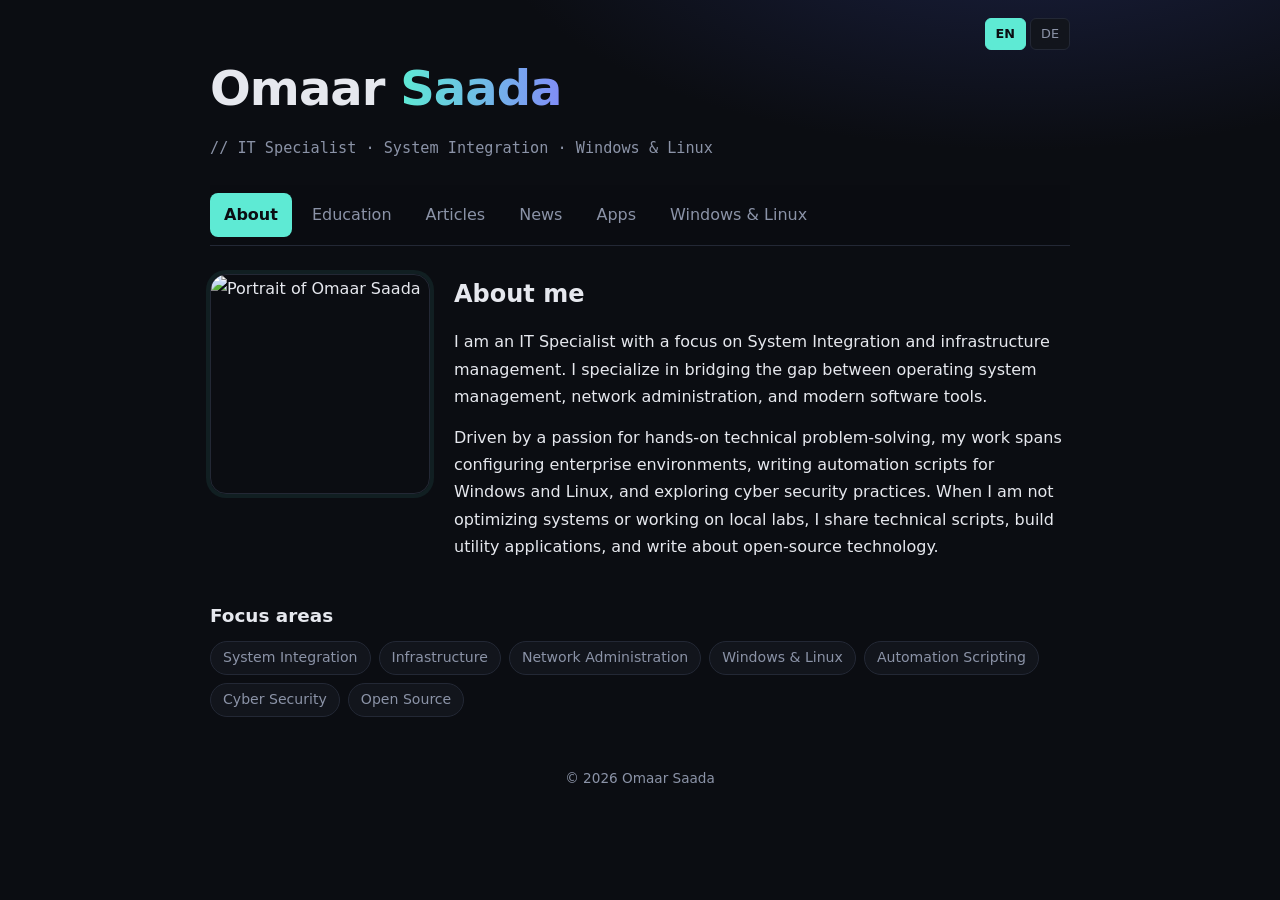
==== index.html @ 433bf977 "Add files via upload" ====
<!DOCTYPE html>
<html lang="en">
<head>
  <meta charset="utf-8">
  <meta name="viewport" content="width=device-width, initial-scale=1">
  <title>Omaar Saada – Portfolio</title>
  <link rel="stylesheet" href="style.css">
</head>
<body>
<div class="wrap">

  <header>
    <div class="lang"><button data-lang="en">EN</button><button data-lang="de">DE</button></div>
    <h1>Omaar <span>Saada</span></h1>
    <p class="tagline" data-i18n="tagline">// IT Specialist · System Integration · Windows &amp; Linux</p>
  </header>

  <nav id="tabs">
    <button data-tab="about" data-i18n="nav_about">About</button>
    <button data-tab="education" data-i18n="nav_edu">Education</button>
    <button data-tab="articles" data-i18n="nav_articles">Articles</button>
    <button data-tab="news" data-i18n="nav_news">News</button>
    <button data-tab="apps">Apps</button>
    <button data-tab="winlinux">Windows &amp; Linux</button>
  </nav>

  <!-- ABOUT -->
  <section id="about">
    <div class="bio"><img class="portrait" src="images/portrait.jpg" alt="Portrait of Omaar Saada" width="220" height="220"><div><h2 data-i18n="about_h">About me</h2><p data-i18n="about_p1">I am an IT Specialist with a focus on System Integration and infrastructure management. I specialize in bridging the gap between operating system management, network administration, and modern software tools.</p><p data-i18n="about_p2">Driven by a passion for hands-on technical problem-solving, my work spans configuring enterprise environments, writing automation scripts for Windows and Linux, and exploring cyber security practices. When I am not optimizing systems or working on local labs, I share technical scripts, build utility applications, and write about open-source technology.</p></div></div>
    <h3 data-i18n="focus_h">Focus areas</h3>
    <ul class="chips">
      <li data-i18n="c_si">System Integration</li>
      <li data-i18n="c_infra">Infrastructure</li>
      <li data-i18n="c_net">Network Administration</li>
      <li>Windows &amp; Linux</li>
      <li data-i18n="c_auto">Automation Scripting</li>
      <li data-i18n="c_sec">Cyber Security</li>
      <li>Open Source</li>
    </ul>
  </section>

  <!-- EDUCATION -->
  <section id="education">
    <h2 data-i18n="edu_h">Education</h2>
    <p data-i18n="edu_p1">Since January 2026 I’ve been retraining (Umschulung) in IT System Integration in Leipzig. I’m 28 and bring a strong hands-on interest in systems and networks into a structured education.</p>
    <p class="muted" data-i18n="edu_p2">Looking ahead, I’m interested in specializing in Cybersecurity through further training (Weiterbildung). Below are the subject areas I’ve covered or will cover in school.</p>
    <h3 data-i18n="edu_topics">Subject areas</h3>
    <div class="grid" id="study-grid"></div>
  </section>

  <!-- ARTICLES -->
  <section id="articles">
    <div id="article-list">
      <h2 data-i18n="nav_articles">Articles</h2>
      <div class="grid">
        <article class="card clickable" id="open-article">
          <span class="meta" data-i18n="date_oct">October 2026</span>
          <h3>Zero-Trust Credential Management</h3>
          <p class="muted" data-i18n="art_card">Implementing open-source zero-knowledge security in enterprise &amp; home lab environments.</p>
          <ul class="chips small"><li>Cybersecurity</li><li>Identity Management</li><li>SysAdmin</li></ul>
        </article>
      </div>
    </div>

    <article id="article-full" lang="en" hidden>
      <button class="back" id="back" data-i18n="art_back">← All articles</button>
      <p class="note" id="article-note" hidden>Hinweis: Dieser Artikel ist derzeit nur auf Englisch verfügbar.</p>
      <ul class="chips small"><li>Cybersecurity</li><li>Identity Management</li><li>SysAdmin</li></ul>
      <h2 class="title">Zero-Trust Credential Management: Implementing Open-Source Zero-Knowledge Security in Enterprise &amp; Home Lab Environments</h2>
      <p class="meta">Published: October 2026 | Author: System Integration &amp; Security Insights</p>

      <h3>1. The Vulnerability of Modern Authentication</h3>
      <p>In modern IT infrastructure—spanning cloud services, local Active Directory domains, and home lab hypervisors—passwords and API tokens remain the primary attack vector. The combination of password reuse, weak hashing algorithms, and unencrypted local notes creates widespread credential exposure.</p>
      <p>For system administrators and IT specialists, security cannot rely on memory or browser-based credential storage. Web browsers are primary targets for infostealer malware, which extracts local SQLite databases storing unencrypted or loosely encrypted master keys directly from session memory.</p>
      <p>To build a resilient security posture, organizations and engineers must transition to Zero-Knowledge, Zero-Trust Architecture.</p>

      <h3>2. Understanding Zero-Knowledge Architecture</h3>
      <p>A Zero-Knowledge framework ensures that sensitive data (passwords, SSH keys, MFA seeds) is encrypted and decrypted locally on the client device before it ever travels across the network or reaches a server.</p>
      <pre><code>[ User Master Password ] + [ Key Derivation Function (PBKDF2 / Argon2id) ]
                           │
                           ▼
                 [ Symmetric AES-256 Key ]
                           │
                           ▼
    [ Encrypted Vault Payload (Ciphertext) Sent to Server ]</code></pre>
      <p><strong>Key technical mechanisms:</strong></p>
      <ol>
        <li><strong>Client-Side Encryption:</strong> The vault payload is encrypted using AES-CBC 256-bit encryption at the endpoint.</li>
        <li><strong>Key Derivation (Argon2id / PBKDF2):</strong> Instead of storing the master password, the client applies Argon2id (or PBKDF2 with high iteration counts, e.g., 600,000+ iterations) to turn the master password into a cryptographic key.</li>
        <li><strong>Zero Server Memory:</strong> The storage backend (such as Bitwarden or self-hosted Vaultwarden instances) receives only encrypted ciphertext. Even if the server database is completely breached or seized, attacker access yields zero unencrypted data without the master key.</li>
      </ol>

      <h3>3. Implementing Enterprise-Grade Security: Step-by-Step</h3>
      <h4>Phase A: Configuring Argon2id Key Derivation</h4>
      <p>Default key derivation configurations often rely on legacy iteration parameters. Modern hardware acceleration (GPUs) allows brute-forcing weak PBKDF2 configurations at billions of combinations per second. When setting up your password manager, configure key derivation parameters as follows:</p>
      <ul>
        <li><strong>KDF Algorithm:</strong> Argon2id</li>
        <li><strong>KDF Memory:</strong> 64 MB (65,536 KB)</li>
        <li><strong>KDF Threads:</strong> 4</li>
        <li><strong>KDF Iterations:</strong> 3 to 4</li>
      </ul>
      <p><strong>Why Argon2id?</strong> Argon2id provides memory-hard protection, preventing GPU clusters and ASICs from executing parallel brute-force attacks against stolen vault files.</p>

      <h4>Phase B: Hardening Infrastructure via CLI &amp; Automation</h4>
      <p>System integration involves automating administrative workflows while keeping secrets out of plain-text scripts. Storing plain-text administrator passwords inside <code>.ps1</code> or <code>.sh</code> files is a major compliance risk.</p>

      <p><strong>1. Secure credential passing in PowerShell (Windows)</strong><br>Instead of embedding cleartext strings in scripts, leverage the Windows Credential Manager or encrypted secure strings. The exported file is protected with DPAPI, so only the same user on the same machine can decrypt it.</p>
      <pre><code># Store credential securely on the local machine
$Credential = Get-Credential
$Credential.Password | ConvertFrom-SecureString | Out-File "C:\AdminScripts\config.cred"

# Securely import in automated background jobs
$Encrypted = Get-Content "C:\AdminScripts\config.cred" | ConvertTo-SecureString
$BSTR = [System.Runtime.InteropServices.Marshal]::SecureStringToBSTR($Encrypted)
$UnsecurePassword = [System.Runtime.InteropServices.Marshal]::PtrToStringAuto($BSTR)</code></pre>

      <p><strong>2. Environment secrets management in Linux Bash</strong><br>Avoid passing flags with <code>-p</code> or hardcoding credentials in Bash scripts. Use restricted environment files or secrets vaults:</p>
      <pre><code>#!/usr/bin/env bash
# Restrict file permissions to root or administrative user only
# chmod 600 /etc/sysadmin/.env /etc/sysadmin/mysql.cnf

if [ -f /etc/sysadmin/.env ]; then
    export $(cat /etc/sysadmin/.env | xargs)
else
    echo "[ERROR] Missing secure environment configuration file."
    exit 1
fi

# mysql.cnf holds [client] user= and password= so nothing shows in "ps aux"
mysqldump --defaults-extra-file=/etc/sysadmin/mysql.cnf enterprise_db > /backups/db_backup.sql</code></pre>

      <h3>4. Multi-Factor Authentication (MFA) Strategy</h3>
      <p>Passwords alone—regardless of complexity—do not provide sufficient access control. A modern credential policy enforces hardware-based multi-factor authentication.</p>
      <div class="scroll">
        <table>
          <thead><tr><th>MFA Method</th><th>Security Level</th><th>Risk Vector</th><th>Recommendation</th></tr></thead>
          <tbody>
            <tr><td>SMS / Phone Call</td><td>Low</td><td>SIM swapping, SS7 interception</td><td>Avoid for administrative accounts</td></tr>
            <tr><td>Email OTP</td><td>Medium</td><td>Session hijacking, mailbox compromise</td><td>Acceptable for secondary fallback</td></tr>
            <tr><td>TOTP apps (Authy, Authenticator)</td><td>High</td><td>Device theft, phishing proxies</td><td>Standard baseline</td></tr>
            <tr><td>FIDO2 / WebAuthn hardware keys (YubiKey)</td><td>Maximum</td><td>None (phishing-resistant)</td><td>Mandatory for root/domain admins</td></tr>
          </tbody>
        </table>
      </div>

      <h3>5. Summary &amp; Key Takeaways</h3>
      <ul>
        <li>Never store plaintext secrets in scripts, web browsers, or unencrypted local documents.</li>
        <li>Adopt client-side, zero-knowledge storage using open-source platforms (e.g., Bitwarden / Vaultwarden).</li>
        <li>Upgrade Vault KDF to Argon2id to resist modern GPU-accelerated hash cracking.</li>
        <li>Enforce FIDO2 hardware keys for all critical hypervisor, firewall, and identity provider logins.</li>
        <li>Audit process listings (<code>ps aux</code> / Task Manager) to ensure automated administrative scripts do not leak credentials in open argument parameters.</li>
      </ul>
    </article>
  </section>

  <!-- NEWS -->
  <section id="news">
    <h2 data-i18n="nav_news">News</h2>
    <div class="grid">
      <div class="card"><span class="meta" data-i18n="date_oct">October 2026</span><h3 data-i18n="news_h3">Portfolio is live</h3><p class="muted" data-i18n="news_p">First version of my site is online. More updates coming soon.</p></div>
    </div>
  </section>

  <!-- APPS -->
  <section id="apps">
    <h2>Apps</h2>
    <p class="muted" id="gh-note" data-i18n="apps_note">Utility apps and scripts I recommend, pulled from my GitHub.</p>
    <div class="grid" id="repos">
      <div class="card"><h3 data-i18n="apps_soon">Coming soon</h3><p class="muted" data-i18n="apps_soon_p">My GitHub projects will appear here.</p></div>
    </div>
  </section>

  <!-- WINDOWS & LINUX -->
  <section id="winlinux">
    <h2>Windows &amp; Linux</h2>
    <div class="two">
      <div class="card"><h3>Windows</h3><p class="muted" data-i18n="win_p">Administration, PowerShell automation, and enterprise environments.</p></div>
      <div class="card"><h3>Linux</h3><p class="muted" data-i18n="lin_p">Bash scripting, servers, and home lab setups.</p></div>
    </div>
  </section>

  <footer>© <span id="year"></span> Omaar Saada</footer>
</div>
<script src="lang.js"></script>
<script src="script.js"></script>
</body>
</html>
---- style.css ----
:root {
  --bg: #0b0d12;
  --panel: #12151c;
  --line: #232835;
  --text: #e6e8ee;
  --muted: #8b93a7;
  --accent: #5eead4;
  --accent2: #818cf8;
}

* { box-sizing: border-box; }

html, body { margin: 0; }

body {
  background: radial-gradient(900px 400px at 80% -10%, #1a2040 0, transparent 60%), var(--bg);
  color: var(--text);
  font: 16px/1.7 system-ui, -apple-system, "Segoe UI", Roboto, sans-serif;
  min-height: 100vh;
}

.wrap { max-width: 900px; margin: 0 auto; padding: 0 20px 60px; }

header { padding: 48px 0 24px; }

h1 { font-size: clamp(2rem, 6vw, 3rem); margin: 0; letter-spacing: -.02em; }
h1 span {
  background: linear-gradient(90deg, var(--accent), var(--accent2));
  -webkit-background-clip: text;
  background-clip: text;
  color: transparent;
}

.tagline { color: var(--muted); margin: 6px 0 0; font-family: ui-monospace, Consolas, monospace; font-size: .95rem; }

/* Navigation */
nav {
  display: flex; gap: 6px; overflow-x: auto;
  border-bottom: 1px solid var(--line);
  position: sticky; top: 0; z-index: 5;
  background: rgba(11, 13, 18, .9);
  backdrop-filter: blur(8px);
  padding: 8px 0;
}
nav button {
  background: none; border: 0; color: var(--muted);
  font: inherit; padding: 8px 14px; border-radius: 8px;
  cursor: pointer; white-space: nowrap;
}
nav button:hover { color: var(--text); background: var(--panel); }
nav button.on { color: var(--bg); background: var(--accent); font-weight: 600; }

/* Sections */
section { display: none; padding-top: 28px; animation: fade .3s ease; }
section.on { display: block; }
@keyframes fade { from { opacity: 0; transform: translateY(6px); } to { opacity: 1; transform: none; } }

h2 { margin: 0 0 14px; font-size: 1.5rem; }
h3 { margin: 26px 0 6px; font-size: 1.15rem; }
h4 { margin: 20px 0 6px; color: var(--accent); }
p { margin: 0 0 14px; }
.muted { color: var(--muted); }
.meta { font-family: ui-monospace, Consolas, monospace; font-size: .8rem; color: var(--accent); }
code { font-family: ui-monospace, Consolas, monospace; background: var(--panel); padding: 1px 6px; border-radius: 4px; font-size: .9em; }

/* Cards */
.grid { display: grid; gap: 14px; grid-template-columns: repeat(auto-fill, minmax(260px, 1fr)); }
.two { display: grid; gap: 14px; grid-template-columns: repeat(auto-fit, minmax(280px, 1fr)); }
.card {
  background: var(--panel); border: 1px solid var(--line);
  border-radius: 12px; padding: 18px;
  transition: border-color .2s, transform .2s;
}
.card h3 { margin-top: 4px; }
.card:hover { border-color: var(--accent); transform: translateY(-2px); }
.card a { color: inherit; text-decoration: none; }
.clickable { cursor: pointer; }

/* Tags */
.chips { display: flex; flex-wrap: wrap; gap: 8px; margin: 10px 0 0; padding: 0; list-style: none; }
.chips li {
  border: 1px solid var(--line); background: var(--panel);
  border-radius: 999px; padding: 4px 12px;
  font-size: .88rem; color: var(--muted);
}
.chips.small li { font-size: .75rem; padding: 2px 10px; }

/* Article */
#article-full ul, #article-full ol { padding-left: 22px; margin: 0 0 14px; }
#article-full li { margin-bottom: 6px; }
.title { font-size: 1.6rem; line-height: 1.3; margin: 14px 0 6px; }
.back {
  background: none; border: 1px solid var(--line); color: var(--muted);
  padding: 6px 12px; border-radius: 8px; cursor: pointer; font: inherit; margin-bottom: 18px;
}
.back:hover { color: var(--text); border-color: var(--accent); }

pre {
  background: #080a0f; border: 1px solid var(--line);
  border-radius: 10px; padding: 14px; overflow-x: auto; margin: 0 0 16px;
}
pre code { background: none; padding: 0; font-size: .85rem; color: #c9d1e3; }

.scroll { overflow-x: auto; margin-bottom: 16px; }
table { border-collapse: collapse; width: 100%; font-size: .9rem; }
th, td { border: 1px solid var(--line); padding: 8px 10px; text-align: left; }
th { background: var(--panel); color: var(--accent); }

footer { margin-top: 50px; color: var(--muted); font-size: .85rem; text-align: center; }

/* Language switch */
header { position: relative; }
.lang { position: absolute; top: 18px; right: 0; display: flex; gap: 4px; }
.lang button { background: var(--panel); border: 1px solid var(--line); color: var(--muted); padding: 4px 10px; border-radius: 6px; cursor: pointer; font: inherit; font-size: .8rem; }
.lang button.on { background: var(--accent); border-color: var(--accent); color: var(--bg); font-weight: 600; }

/* About photo */
.bio { display: flex; gap: 24px; align-items: flex-start; flex-wrap: wrap; }
.bio > div { flex: 1 1 320px; }
.portrait { width: 220px; height: 220px; object-fit: cover; border-radius: 16px; border: 1px solid var(--line); box-shadow: 0 0 0 4px rgba(94, 234, 212, .08); }

/* Education cards */
#study-grid { grid-template-columns: repeat(auto-fill, minmax(300px, 1fr)); }
.study img { width: 100%; height: 150px; object-fit: cover; border-radius: 8px; margin-bottom: 10px; }
.study ul { padding-left: 18px; margin: 8px 0 0; color: var(--muted); font-size: .92rem; }
.study li { margin-bottom: 4px; }
.note { color: var(--muted); border-left: 3px solid var(--accent); padding-left: 10px; }
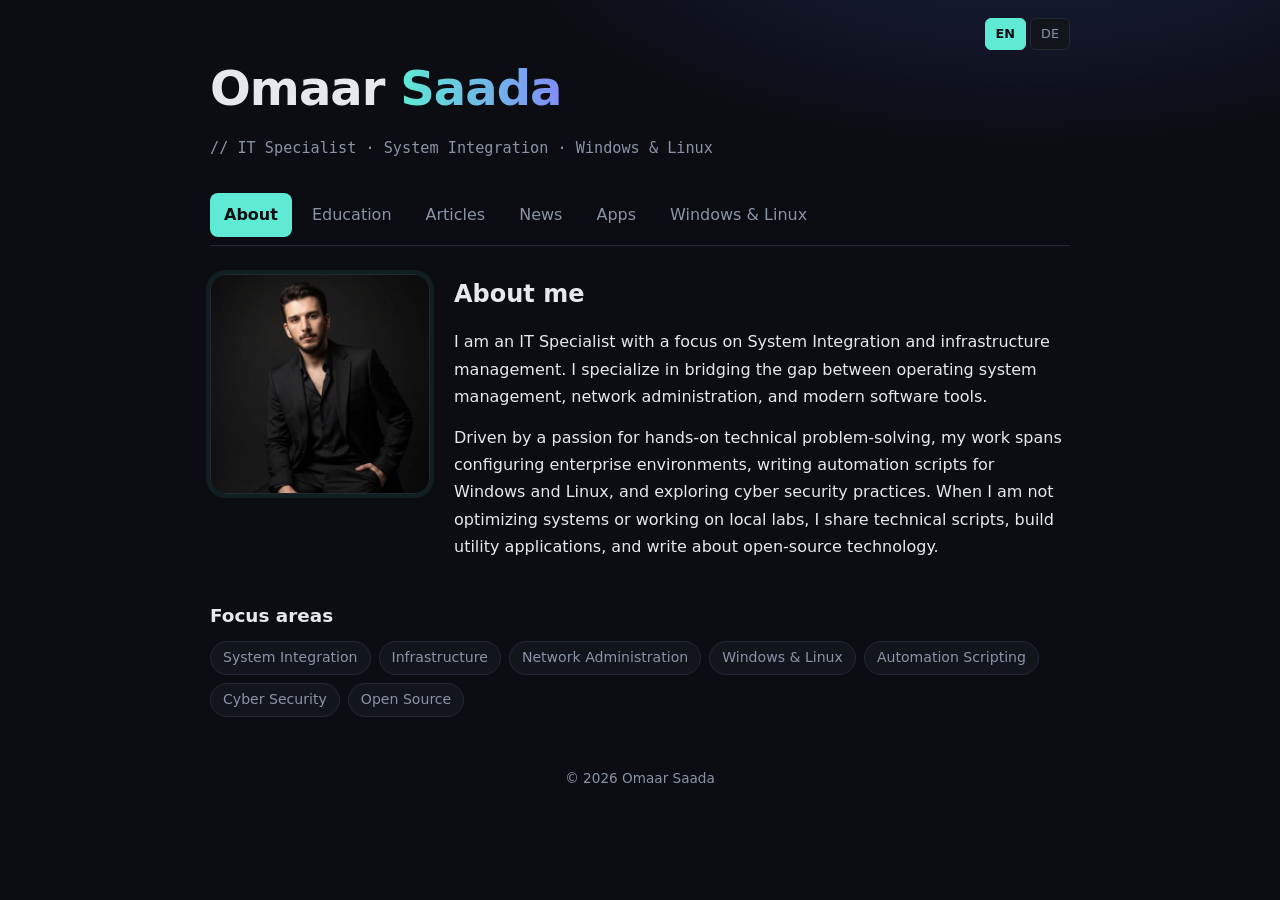
==== commit 36bb38c8: "Add files via upload" ====
--- a/index.html
+++ b/index.html
@@ -26,7 +26,7 @@
 
   <!-- ABOUT -->
   <section id="about">
-    <div class="bio"><img class="portrait" src="images/portrait.jpg" alt="Portrait of Omaar Saada" width="220" height="220"><div><h2 data-i18n="about_h">About me</h2><p data-i18n="about_p1">I am an IT Specialist with a focus on System Integration and infrastructure management. I specialize in bridging the gap between operating system management, network administration, and modern software tools.</p><p data-i18n="about_p2">Driven by a passion for hands-on technical problem-solving, my work spans configuring enterprise environments, writing automation scripts for Windows and Linux, and exploring cyber security practices. When I am not optimizing systems or working on local labs, I share technical scripts, build utility applications, and write about open-source technology.</p></div></div>
+    <div class="bio"><img class="portrait" src="[data-uri]" alt="Portrait of Omaar Saada" width="220" height="220"><div><h2 data-i18n="about_h">About me</h2><p data-i18n="about_p1">I am an IT Specialist with a focus on System Integration and infrastructure management. I specialize in bridging the gap between operating system management, network administration, and modern software tools.</p><p data-i18n="about_p2">Driven by a passion for hands-on technical problem-solving, my work spans configuring enterprise environments, writing automation scripts for Windows and Linux, and exploring cyber security practices. When I am not optimizing systems or working on local labs, I share technical scripts, build utility applications, and write about open-source technology.</p></div></div>
     <h3 data-i18n="focus_h">Focus areas</h3>
     <ul class="chips">
       <li data-i18n="c_si">System Integration</li>
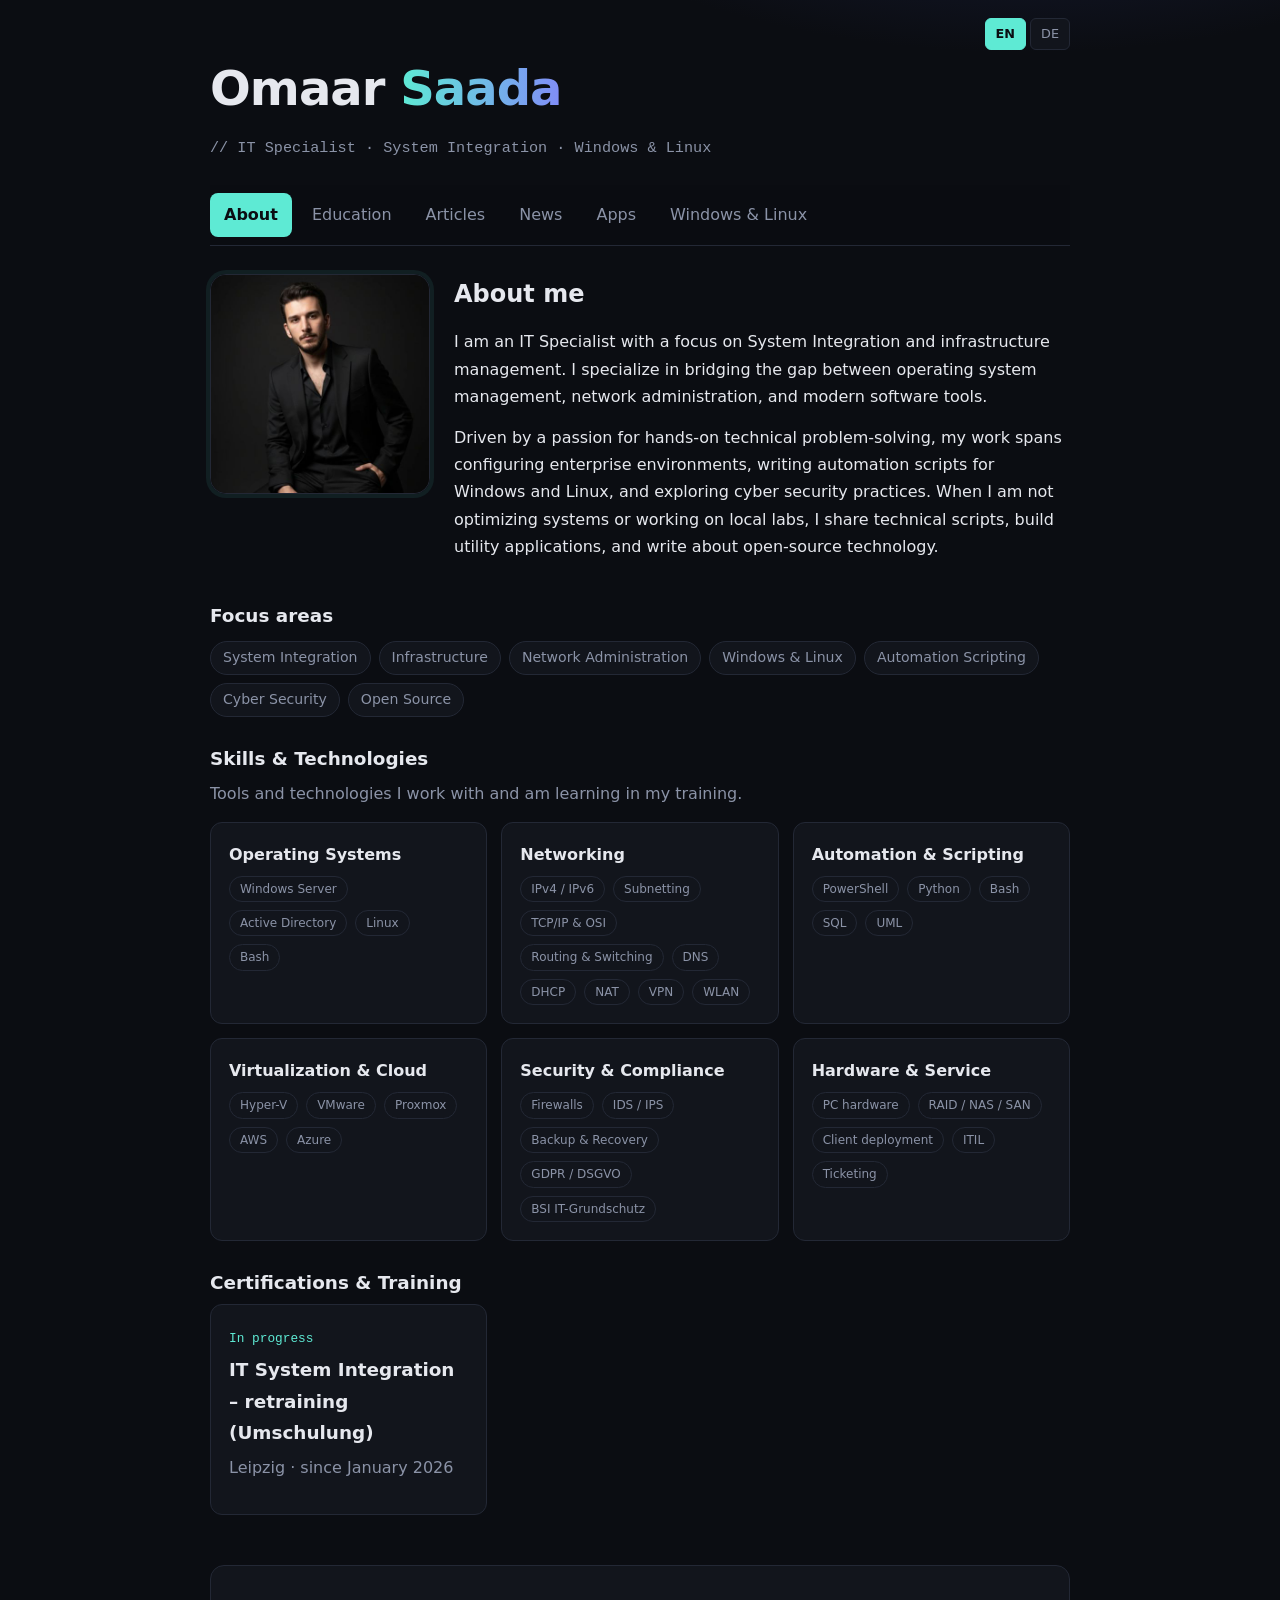
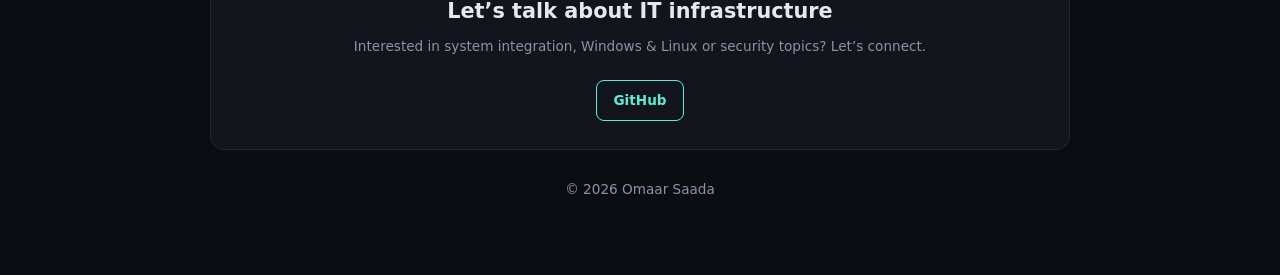
==== commit 041a3976: "Add files via upload" ====
--- a/index.html
+++ b/index.html
@@ -3,7 +3,13 @@
 <head>
   <meta charset="utf-8">
   <meta name="viewport" content="width=device-width, initial-scale=1">
-  <title>Omaar Saada – Portfolio</title>
+  <title>Omaar Saada – IT Specialist &amp; System Integration Portfolio</title>
+  <meta name="description" content="Portfolio of Omaar Saada: IT specialist focused on system integration, Windows &amp; Linux administration, networking and cybersecurity. Currently retraining in IT System Integration in Leipzig.">
+  <meta property="og:type" content="website">
+  <meta property="og:title" content="Omaar Saada – IT Specialist &amp; System Integration Portfolio">
+  <meta property="og:description" content="System integration, Windows &amp; Linux, networking and security – portfolio, articles and projects.">
+  <meta name="twitter:card" content="summary">
+  <meta name="theme-color" content="#0b0d12">
   <link rel="stylesheet" href="style.css">
 </head>
 <body>
@@ -13,6 +19,7 @@
     <div class="lang"><button data-lang="en">EN</button><button data-lang="de">DE</button></div>
     <h1>Omaar <span>Saada</span></h1>
     <p class="tagline" data-i18n="tagline">// IT Specialist · System Integration · Windows &amp; Linux</p>
+    <a class="btn" id="cv-btn" hidden download data-i18n="btn_cv">Download CV</a>
   </header>
 
   <nav id="tabs">
@@ -37,6 +44,14 @@
       <li data-i18n="c_sec">Cyber Security</li>
       <li>Open Source</li>
     </ul>
+  <h3 data-i18n="skills_h">Skills &amp; Technologies</h3>
+    <p class="muted" data-i18n="skills_p">Tools and technologies I work with and am learning in my training.</p>
+    <div class="grid" id="skills-grid"></div>
+    <h3 data-i18n="cert_h">Certifications &amp; Training</h3>
+    <div class="grid">
+      <div class="card"><span class="meta" data-i18n="cert_status">In progress</span><h3 data-i18n="cert_t">IT System Integration – retraining (Umschulung)</h3><p class="muted" data-i18n="cert_p">Leipzig · since January 2026</p></div>
+      <!-- Add real certificates here by copying the card above (e.g. CompTIA, LPI, Cisco, Microsoft, AWS). -->
+    </div>
   </section>
 
   <!-- EDUCATION -->
@@ -175,12 +190,24 @@
   <section id="winlinux">
     <h2>Windows &amp; Linux</h2>
     <div class="two">
-      <div class="card"><h3>Windows</h3><p class="muted" data-i18n="win_p">Administration, PowerShell automation, and enterprise environments.</p></div>
-      <div class="card"><h3>Linux</h3><p class="muted" data-i18n="lin_p">Bash scripting, servers, and home lab setups.</p></div>
-    </div>
-  </section>
-
-  <footer>© <span id="year"></span> Omaar Saada</footer>
+      <div class="card"><span class="meta">Windows · PowerShell</span><h3 data-i18n="wl1_h">Keeping passwords out of Windows scripts</h3>
+        <p class="muted" data-i18n="wl1_p1">Problem: plain-text admin passwords in .ps1 files are a compliance risk.</p>
+        <p class="muted" data-i18n="wl1_p2">Approach: encrypted secure strings (DPAPI) via ConvertFrom-SecureString, so only the same user on the same machine can decrypt them.</p></div>
+      <div class="card"><span class="meta">Linux · Bash</span><h3 data-i18n="wl2_h">Credential handling in Linux scripts</h3>
+        <p class="muted" data-i18n="wl2_p1">Problem: hardcoded passwords and -p flags leak credentials through the process list.</p>
+        <p class="muted" data-i18n="wl2_p2">Approach: a restricted environment file (chmod 600) and a MySQL defaults file, so nothing shows up in ps aux.</p></div>
+    </div>
+  </section>
+
+  <footer>
+    <div class="cta">
+      <h3 data-i18n="cta_h">Let’s talk about IT infrastructure</h3>
+      <p data-i18n="cta_p">Interested in system integration, Windows &amp; Linux or security topics? Let’s connect.</p>
+      <a class="btn" id="mail-btn" hidden data-i18n="btn_mail">Email me</a>
+      <a class="btn alt" href="https://github.com/mohamed-omaar-saada" target="_blank" rel="noopener">GitHub</a>
+    </div>
+    <p>© <span id="year"></span> Omaar Saada</p>
+  </footer>
 </div>
 <script src="lang.js"></script>
 <script src="script.js"></script>
--- a/style.css
+++ b/style.css
@@ -125,3 +125,23 @@
 .study ul { padding-left: 18px; margin: 8px 0 0; color: var(--muted); font-size: .92rem; }
 .study li { margin-bottom: 4px; }
 .note { color: var(--muted); border-left: 3px solid var(--accent); padding-left: 10px; }
+
+/* Buttons, skills, CTA */
+.btn { display: inline-block; background: var(--accent); color: var(--bg); padding: 8px 16px; border-radius: 8px; text-decoration: none; font-weight: 600; margin: 12px 8px 0 0; }
+.btn.alt { background: none; color: var(--accent); border: 1px solid var(--accent); }
+.btn[hidden] { display: none; }
+.skill h3 { margin: 0 0 8px; font-size: 1rem; }
+.skill .chips { margin: 0; }
+.cta { text-align: center; border: 1px solid var(--line); background: var(--panel); border-radius: 14px; padding: 28px 18px; margin-bottom: 28px; }
+.cta h3 { margin: 0 0 6px; font-size: 1.3rem; color: var(--text); }
+.cta .btn { margin: 8px 4px 0; }
+
+/* Small screens */
+@media (max-width: 600px) {
+  header { padding-top: 64px; }
+  .lang { top: 16px; }
+  .bio { justify-content: center; }
+  .portrait { width: 170px; height: 170px; }
+  nav button { padding: 10px 14px; }
+  .title { font-size: 1.3rem; }
+}
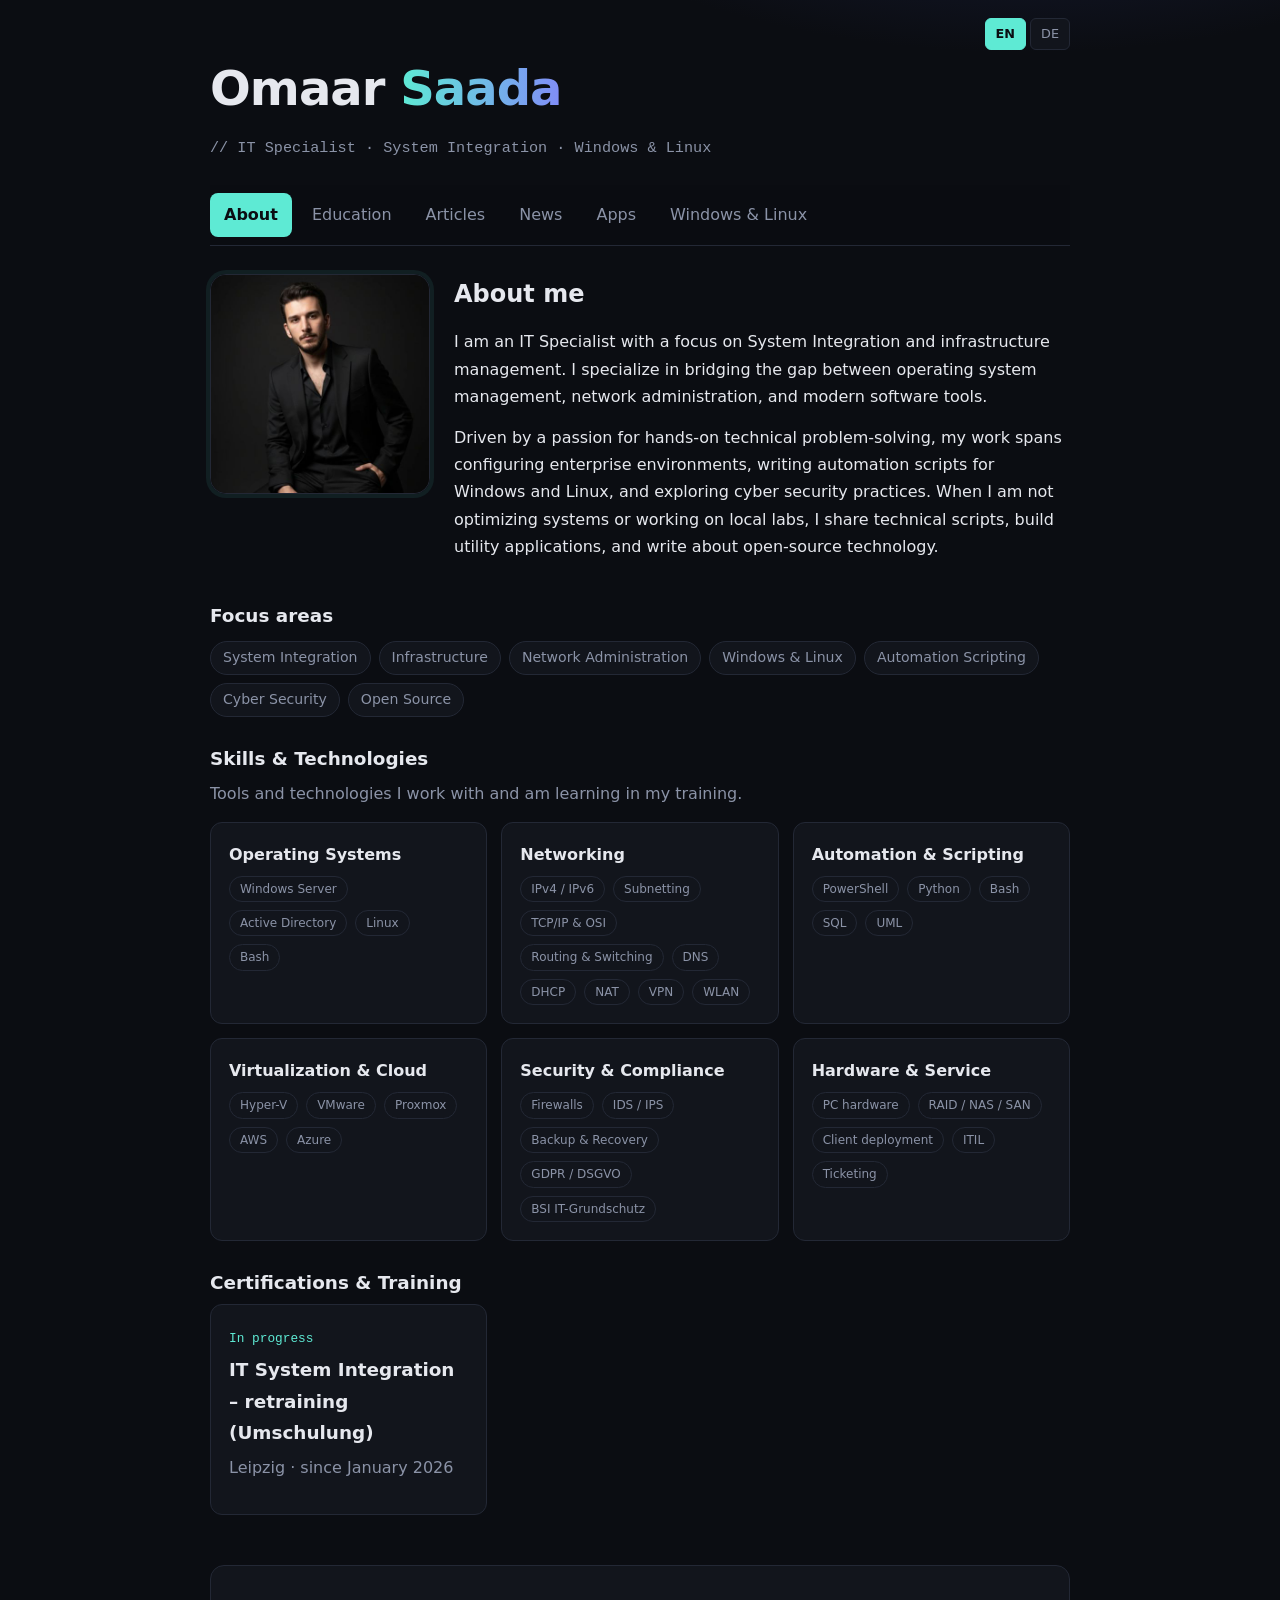
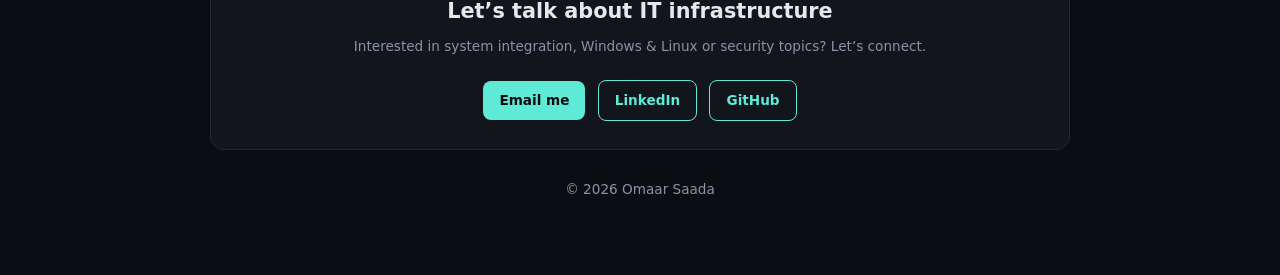
==== commit 15a5f989: "Add files via upload" ====
--- a/index.html
+++ b/index.html
@@ -204,6 +204,7 @@
       <h3 data-i18n="cta_h">Let’s talk about IT infrastructure</h3>
       <p data-i18n="cta_p">Interested in system integration, Windows &amp; Linux or security topics? Let’s connect.</p>
       <a class="btn" id="mail-btn" hidden data-i18n="btn_mail">Email me</a>
+      <a class="btn alt" href="https://www.linkedin.com/in/mohamed-omaar-saada" target="_blank" rel="noopener">LinkedIn</a>
       <a class="btn alt" href="https://github.com/mohamed-omaar-saada" target="_blank" rel="noopener">GitHub</a>
     </div>
     <p>© <span id="year"></span> Omaar Saada</p>
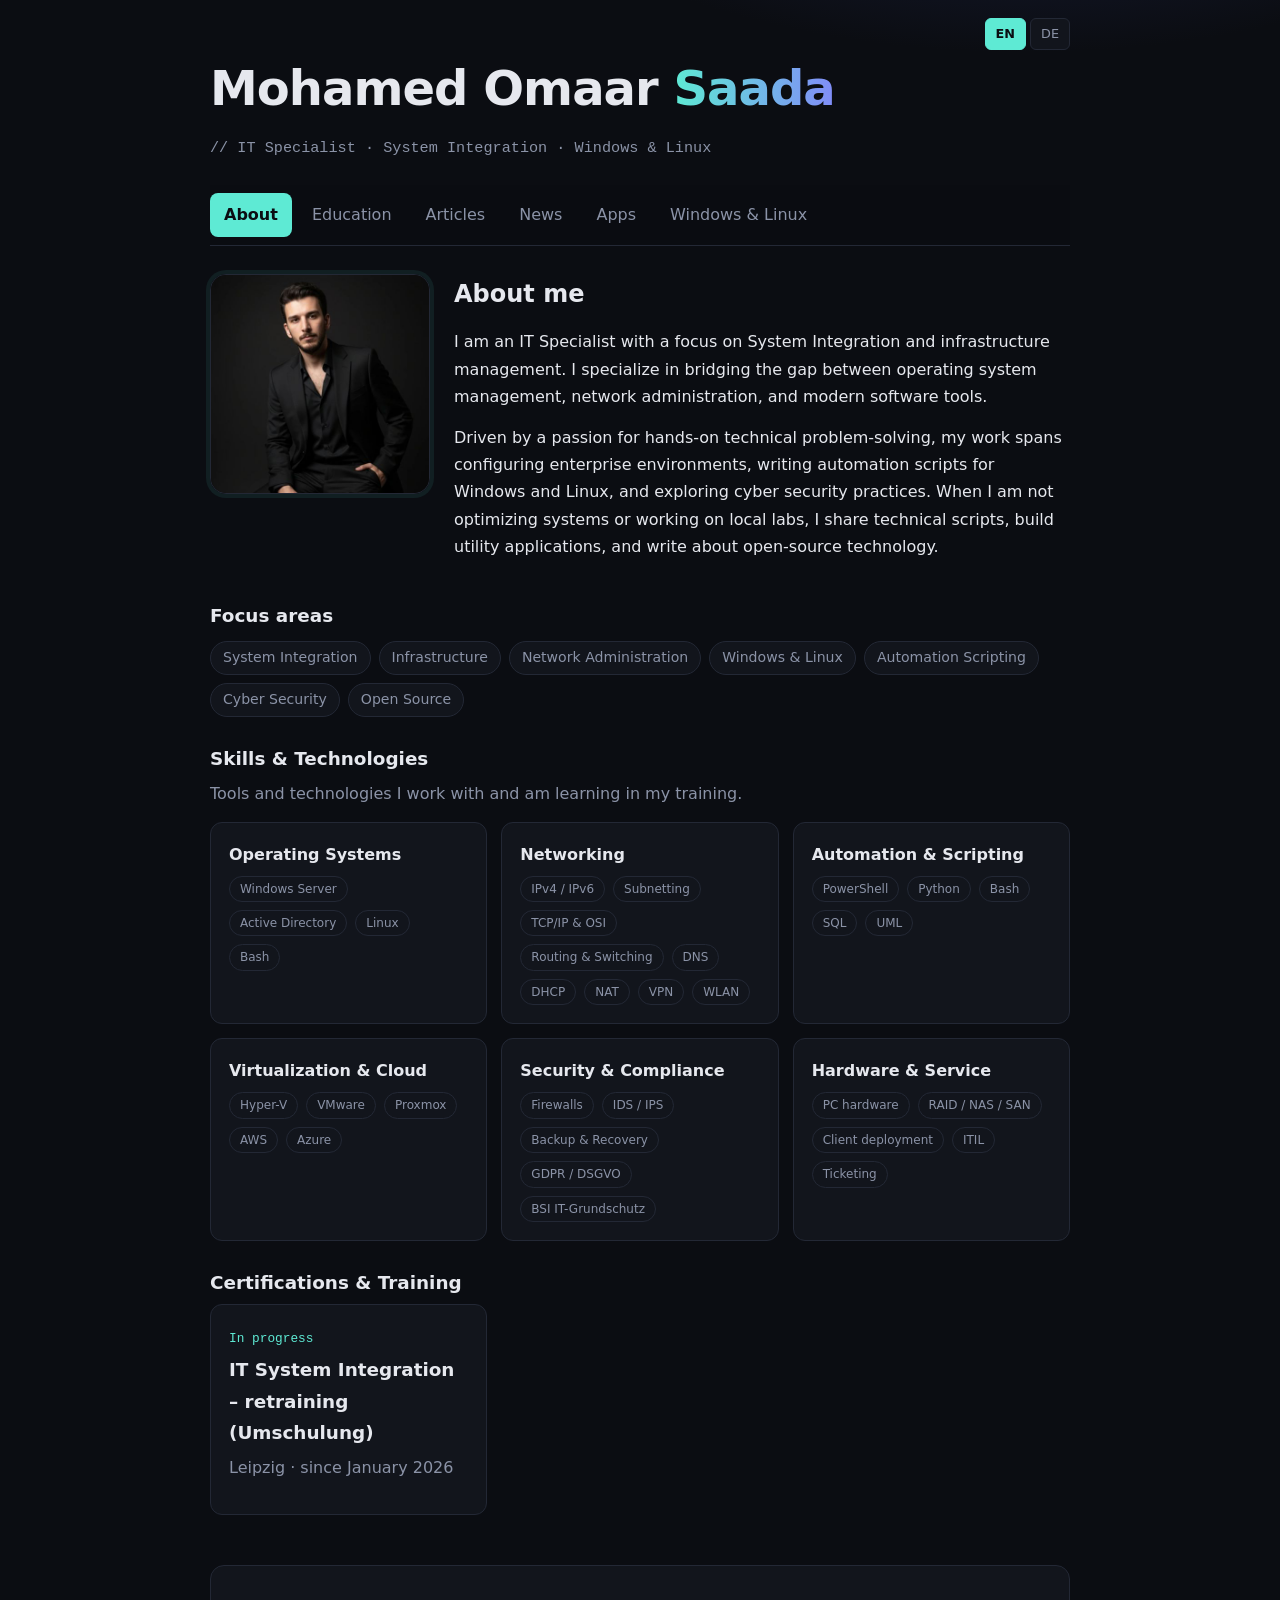
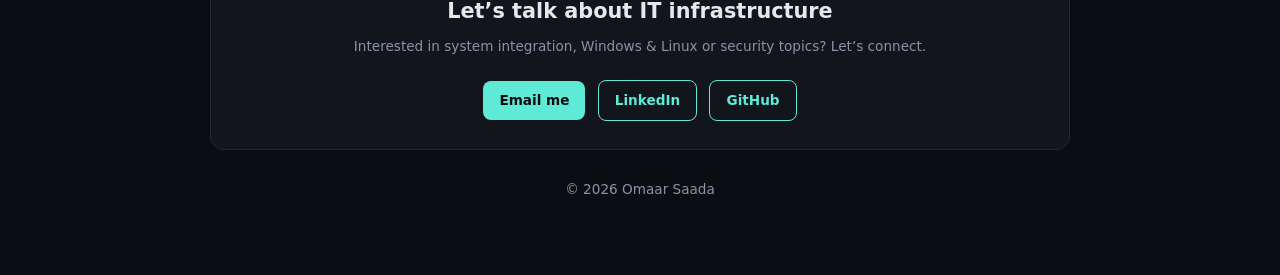
==== commit afba202c: "Update index.html" ====
--- a/index.html
+++ b/index.html
@@ -3,7 +3,7 @@
 <head>
   <meta charset="utf-8">
   <meta name="viewport" content="width=device-width, initial-scale=1">
-  <title>Omaar Saada – IT Specialist &amp; System Integration Portfolio</title>
+  <title>Mohamed Omaar Saada – IT Specialist &amp; System Integration Portfolio</title>
   <meta name="description" content="Portfolio of Omaar Saada: IT specialist focused on system integration, Windows &amp; Linux administration, networking and cybersecurity. Currently retraining in IT System Integration in Leipzig.">
   <meta property="og:type" content="website">
   <meta property="og:title" content="Omaar Saada – IT Specialist &amp; System Integration Portfolio">
@@ -17,7 +17,7 @@
 
   <header>
     <div class="lang"><button data-lang="en">EN</button><button data-lang="de">DE</button></div>
-    <h1>Omaar <span>Saada</span></h1>
+    <h1>Mohamed Omaar <span>Saada</span></h1>
     <p class="tagline" data-i18n="tagline">// IT Specialist · System Integration · Windows &amp; Linux</p>
     <a class="btn" id="cv-btn" hidden download data-i18n="btn_cv">Download CV</a>
   </header>
@@ -68,18 +68,24 @@
     <div id="article-list">
       <h2 data-i18n="nav_articles">Articles</h2>
       <div class="grid">
-        <article class="card clickable" id="open-article">
+        <article class="card clickable" id="open-article" data-open="article-full">
           <span class="meta" data-i18n="date_oct">October 2026</span>
           <h3>Zero-Trust Credential Management</h3>
           <p class="muted" data-i18n="art_card">Implementing open-source zero-knowledge security in enterprise &amp; home lab environments.</p>
           <ul class="chips small"><li>Cybersecurity</li><li>Identity Management</li><li>SysAdmin</li></ul>
         </article>
+        <article class="card clickable" data-open="article-full-2">
+          <span class="meta" data-i18n="date_oct">October 2026</span>
+          <h3>Isolated Security &amp; Pentesting Lab in VirtualBox</h3>
+          <p class="muted" data-i18n="art2_card">Segmented virtual networking, Kali/Parrot and vulnerable targets in Oracle VM VirtualBox, with snapshots for instant recovery.</p>
+          <ul class="chips small"><li>Virtualization</li><li>Linux</li><li>Network Security</li><li>SysAdmin</li></ul>
+        </article>
       </div>
     </div>
 
-    <article id="article-full" lang="en" hidden>
+    <article id="article-full" class="article-full" lang="en" hidden>
       <button class="back" id="back" data-i18n="art_back">← All articles</button>
-      <p class="note" id="article-note" hidden>Hinweis: Dieser Artikel ist derzeit nur auf Englisch verfügbar.</p>
+      <p class="note article-note" hidden>Hinweis: Dieser Artikel ist derzeit nur auf Englisch verfügbar.</p>
       <ul class="chips small"><li>Cybersecurity</li><li>Identity Management</li><li>SysAdmin</li></ul>
       <h2 class="title">Zero-Trust Credential Management: Implementing Open-Source Zero-Knowledge Security in Enterprise &amp; Home Lab Environments</h2>
       <p class="meta">Published: October 2026 | Author: System Integration &amp; Security Insights</p>
@@ -167,6 +173,124 @@
         <li>Audit process listings (<code>ps aux</code> / Task Manager) to ensure automated administrative scripts do not leak credentials in open argument parameters.</li>
       </ul>
     </article>
+
+    <article id="article-full-2" class="article-full" lang="en" hidden>
+      <button class="back" data-i18n="art_back">← All articles</button>
+      <p class="note article-note" hidden>Hinweis: Dieser Artikel ist derzeit nur auf Englisch verfügbar.</p>
+      <ul class="chips small"><li>Virtualization</li><li>Linux</li><li>Network Security</li><li>SysAdmin</li></ul>
+      <h2 class="title">Building an Isolated Security &amp; Penetration Testing Lab in VirtualBox</h2>
+      <p class="meta">Published: October 2026 | Author: System Integration &amp; Infrastructure Insights</p>
+      <figure class="cover"><img src="[data-uri]" alt="Monitor showing Kali Linux terminals with security tools in a home lab" width="900" height="491"></figure>
+
+      <h3>1. Introduction &amp; Lab Architecture</h3>
+      <p>When conducting network security assessments, testing zero-day exploits, or analyzing malware behavior, executing tasks on a primary operating system or an unsegmented local network poses significant risks. A single misconfigured routing table or rogue network broadcast can compromise personal devices or trigger alerts on host networks.</p>
+      <p>To create a safe sandbox, IT specialists use nested virtualization and segmented virtual networking. This guide details how to build an isolated security testing lab in Oracle VM VirtualBox featuring:</p>
+      <ul>
+        <li><strong>Parrot Security OS / Kali Linux</strong> as the primary attack and auditing host.</li>
+        <li><strong>Metasploitable / vulnerable Linux workstations</strong> as isolated target systems.</li>
+        <li><strong>Dual-NIC virtual architecture</strong> separating management traffic from target attack traffic.</li>
+      </ul>
+
+      <h3>2. Network Segmentation Strategy</h3>
+      <p>The key to a secure virtualization lab is controlling how virtual machines (VMs) communicate with each other and the host machine.</p>
+      <pre><code>[ Physical Host / Internet ]
+            │
+     (NAT Network NIC)
+            │
+            ▼
+[ Parrot OS / Kali VM ]
+            │
+  (Host-Only Network NIC)
+            │
+            ▼
+[ Isolated Target VMs (Metasploitable) ]</code></pre>
+      <p><strong>Network adapter configurations:</strong></p>
+      <ul>
+        <li><strong>NAT Network (Adapter 1 on auditing VM):</strong> Provides internet connectivity strictly to the auditing OS for software updates (<code>apt update</code>), installing security tools, and connecting outbound to remote labs (e.g., Hack The Box / TryHackMe) via OpenVPN.</li>
+        <li><strong>Host-Only Network (Adapter 2 on auditing VM &amp; target VMs):</strong> Creates an internal virtual switch with no internet route. All target machines reside strictly on this network (192.168.56.0/24), ensuring malicious traffic or automated scans cannot escape to your home or enterprise network.</li>
+      </ul>
+
+      <h3>3. Step-by-Step Implementation in VirtualBox</h3>
+      <h4>Step 1: Configure the VirtualBox Host-Only Manager</h4>
+      <ol>
+        <li>Open VirtualBox and navigate to <strong>Tools → Network Manager</strong>.</li>
+        <li>Click <strong>Create</strong> to generate a new Host-Only Ethernet Adapter (e.g., <code>vboxnet0</code>).</li>
+        <li>Set the adapter IPv4 address to <code>192.168.56.1</code> with a subnet mask of <code>255.255.255.0</code>.</li>
+        <li>Disable the DHCP server under the DHCP tab. Manually assigning static IPs or controlling leases prevents rogue target machines from automatically acquiring host routing details.</li>
+      </ol>
+      <h4>Step 2: Provision the Auditing VM (Parrot OS / Kali)</h4>
+      <ol>
+        <li>Allocate at least 4 CPU cores and 8 GB RAM to prevent memory bottlenecks during multi-threaded port scans (<code>nmap -sS -p-</code>).</li>
+        <li>Go to <strong>Settings → Network</strong>:
+          <ul>
+            <li><strong>Adapter 1:</strong> Enable Adapter → Attached to: NAT Network.</li>
+            <li><strong>Adapter 2:</strong> Enable Adapter → Attached to: Host-Only Adapter (<code>vboxnet0</code>). Select Promiscuous Mode: Allow All to allow packet sniffing (Wireshark / tcpdump).</li>
+          </ul>
+        </li>
+      </ol>
+      <h4>Step 3: Provision Target Machines</h4>
+      <ol>
+        <li>Download a vulnerable target image (e.g., Metasploitable2 / DVWA).</li>
+        <li>Go to <strong>Settings → Network</strong>:
+          <ul>
+            <li><strong>Adapter 1:</strong> Attached to: Host-Only Adapter (<code>vboxnet0</code>).</li>
+            <li>Disable all other network adapters. This guarantees the target machine has zero physical internet egress.</li>
+          </ul>
+        </li>
+      </ol>
+
+      <h3>4. Hardening Network Interfaces via Linux CLI</h3>
+      <p>Once the VMs are booted, configure static interfaces and OpenVPN routing on your auditing Linux machine to prevent DNS leaks and keep network traffic organized.</p>
+      <h4>Configuring static IP &amp; routes in Parrot/Kali</h4>
+      <p>Open <code>/etc/network/interfaces</code> or use netplan, depending on your distro. For standard Debian-based setups:</p>
+      <pre><code># Verify detected interface names
+ip link show
+
+# /etc/network/interfaces configuration
+auto eth0
+iface eth0 inet dhcp
+
+auto eth1
+iface eth1 inet static
+    address 192.168.56.10
+    netmask 255.255.255.0</code></pre>
+      <p>Apply network changes instantly without rebooting:</p>
+      <pre><code>sudo systemctl restart networking
+sudo ip addr add 192.168.56.10/24 dev eth1</code></pre>
+
+      <h3>5. Managing OpenVPN &amp; DNS Leak Protection</h3>
+      <p>When connecting your auditing VM to remote lab networks (like Hack The Box) using OpenVPN, ensure that target traffic routes through the <code>tun0</code> interface while internal target traffic remains on <code>eth1</code>.</p>
+      <h4>Executing OpenVPN with custom routing</h4>
+      <pre><code># Connect to remote security lab
+sudo openvpn --config lab_config.ovpn
+
+# In a second terminal, verify the tun0 interface was created
+ip a show dev tun0
+
+# Verify external DNS queries are routed securely
+dig +short myip.opendns.com @208.67.222.222</code></pre>
+
+      <h3>6. Snapshot Policy &amp; Disaster Recovery</h3>
+      <p>A core advantage of virtualization in security labs is instant state recovery. Malware testing or aggressive exploit payloads can corrupt operating system files or cause kernel panics on target systems.</p>
+      <h4>Recommended snapshot routine</h4>
+      <ol>
+        <li><strong>Clean base snapshot:</strong> Take a snapshot immediately after installing the OS and configuring static networking (label: <code>Base_Clean_State</code>).</li>
+        <li><strong>Pre-exploit snapshot:</strong> Before executing an exploit against a target, take a quick snapshot (label: <code>Pre_Exploit_Target</code>).</li>
+      </ol>
+      <p><strong>Rollback via command line:</strong> Instead of using the GUI, you can revert corrupted targets from the host machine using <code>VBoxManage</code>:</p>
+      <pre><code># List all snapshots for a VM
+VBoxManage snapshot "Metasploitable2" list
+
+# Restore target back to clean state in seconds
+VBoxManage snapshot "Metasploitable2" restore "Base_Clean_State"</code></pre>
+
+      <h3>7. Summary &amp; Best Practices</h3>
+      <ul>
+        <li><strong>Never bridge target adapters:</strong> Always keep target VMs restricted to Host-Only or Internal Network modes.</li>
+        <li><strong>Disable promiscuous mode</strong> on Host-Only adapters unless actively using a packet analyzer (Wireshark) to capture traffic.</li>
+        <li><strong>Maintain strict snapshot hygiene:</strong> Always revert target virtual machines to a clean state after completing an exercise to remove dropped web shells or modified administrative credentials.</li>
+      </ul>
+    </article>
   </section>
 
   <!-- NEWS -->
@@ -180,6 +304,15 @@
   <!-- APPS -->
   <section id="apps">
     <h2>Apps</h2>
+    <div class="grid" id="featured">
+      <div class="card">
+        <span class="meta" data-i18n="try_meta">Playable web app</span>
+        <h3>SysAdmin Quest</h3>
+        <p class="muted" data-i18n="sq_p">A browser game with 100 levels to practice IT troubleshooting as a sysadmin: read the ticket, solve the problem, use hints and collect XP. Works on desktop and phone.</p>
+        <a class="btn" href="sysadmin-quest.html" target="_blank" rel="noopener" data-i18n="try_btn">Play now</a>
+      </div>
+    </div>
+    <h3 data-i18n="gh_h">More from GitHub</h3>
     <p class="muted" id="gh-note" data-i18n="apps_note">Utility apps and scripts I recommend, pulled from my GitHub.</p>
     <div class="grid" id="repos">
       <div class="card"><h3 data-i18n="apps_soon">Coming soon</h3><p class="muted" data-i18n="apps_soon_p">My GitHub projects will appear here.</p></div>
--- a/style.css
+++ b/style.css
@@ -145,3 +145,6 @@
   nav button { padding: 10px 14px; }
   .title { font-size: 1.3rem; }
 }
+
+.cover { margin: 16px 0 20px; }
+.cover img { width: 100%; height: auto; border-radius: 12px; border: 1px solid var(--line); display: block; }
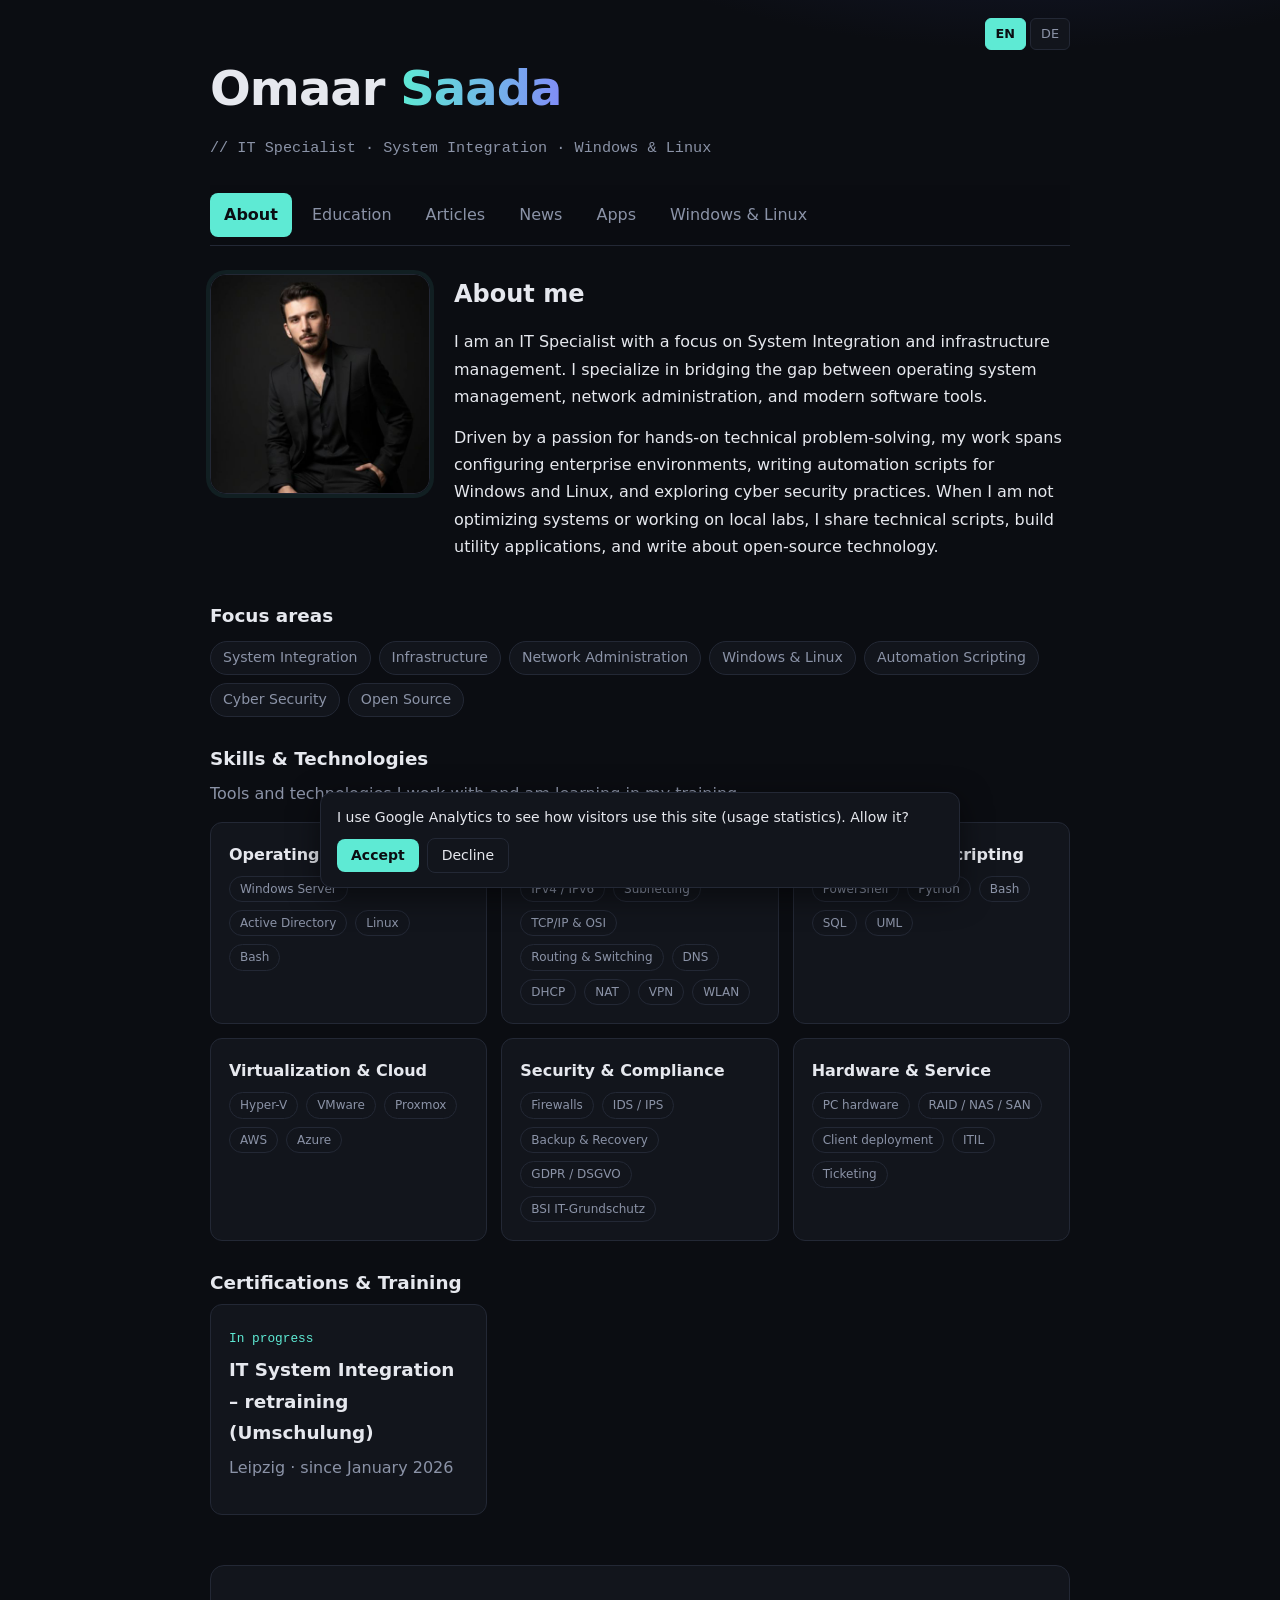
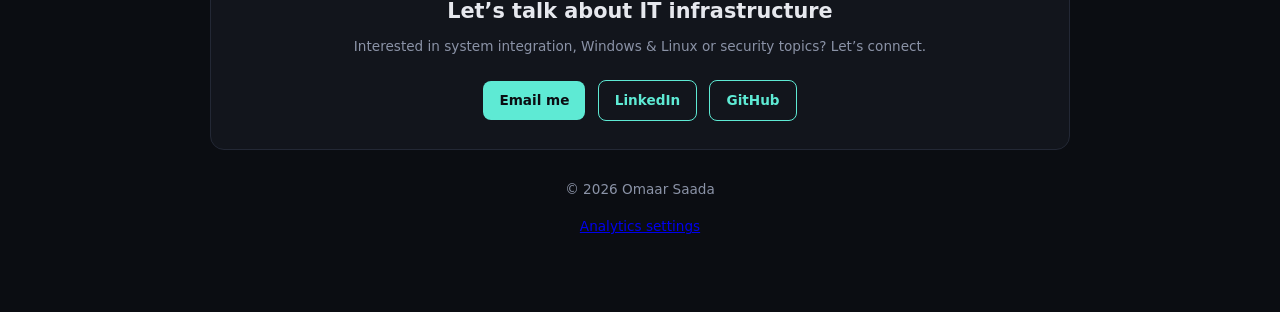
==== commit f25ffac4: "Add files via upload" ====
--- a/index.html
+++ b/index.html
@@ -1,9 +1,10 @@
 <!DOCTYPE html>
 <html lang="en">
 <head>
+  <script src="analytics.js" defer></script>
   <meta charset="utf-8">
   <meta name="viewport" content="width=device-width, initial-scale=1">
-  <title>Mohamed Omaar Saada – IT Specialist &amp; System Integration Portfolio</title>
+  <title>Omaar Saada – IT Specialist &amp; System Integration Portfolio</title>
   <meta name="description" content="Portfolio of Omaar Saada: IT specialist focused on system integration, Windows &amp; Linux administration, networking and cybersecurity. Currently retraining in IT System Integration in Leipzig.">
   <meta property="og:type" content="website">
   <meta property="og:title" content="Omaar Saada – IT Specialist &amp; System Integration Portfolio">
@@ -17,7 +18,7 @@
 
   <header>
     <div class="lang"><button data-lang="en">EN</button><button data-lang="de">DE</button></div>
-    <h1>Mohamed Omaar <span>Saada</span></h1>
+    <h1>Omaar <span>Saada</span></h1>
     <p class="tagline" data-i18n="tagline">// IT Specialist · System Integration · Windows &amp; Linux</p>
     <a class="btn" id="cv-btn" hidden download data-i18n="btn_cv">Download CV</a>
   </header>
@@ -341,6 +342,7 @@
       <a class="btn alt" href="https://github.com/mohamed-omaar-saada" target="_blank" rel="noopener">GitHub</a>
     </div>
     <p>© <span id="year"></span> Omaar Saada</p>
+    <p><a href="#" id="consent-link"></a></p>
   </footer>
 </div>
 <script src="lang.js"></script>
